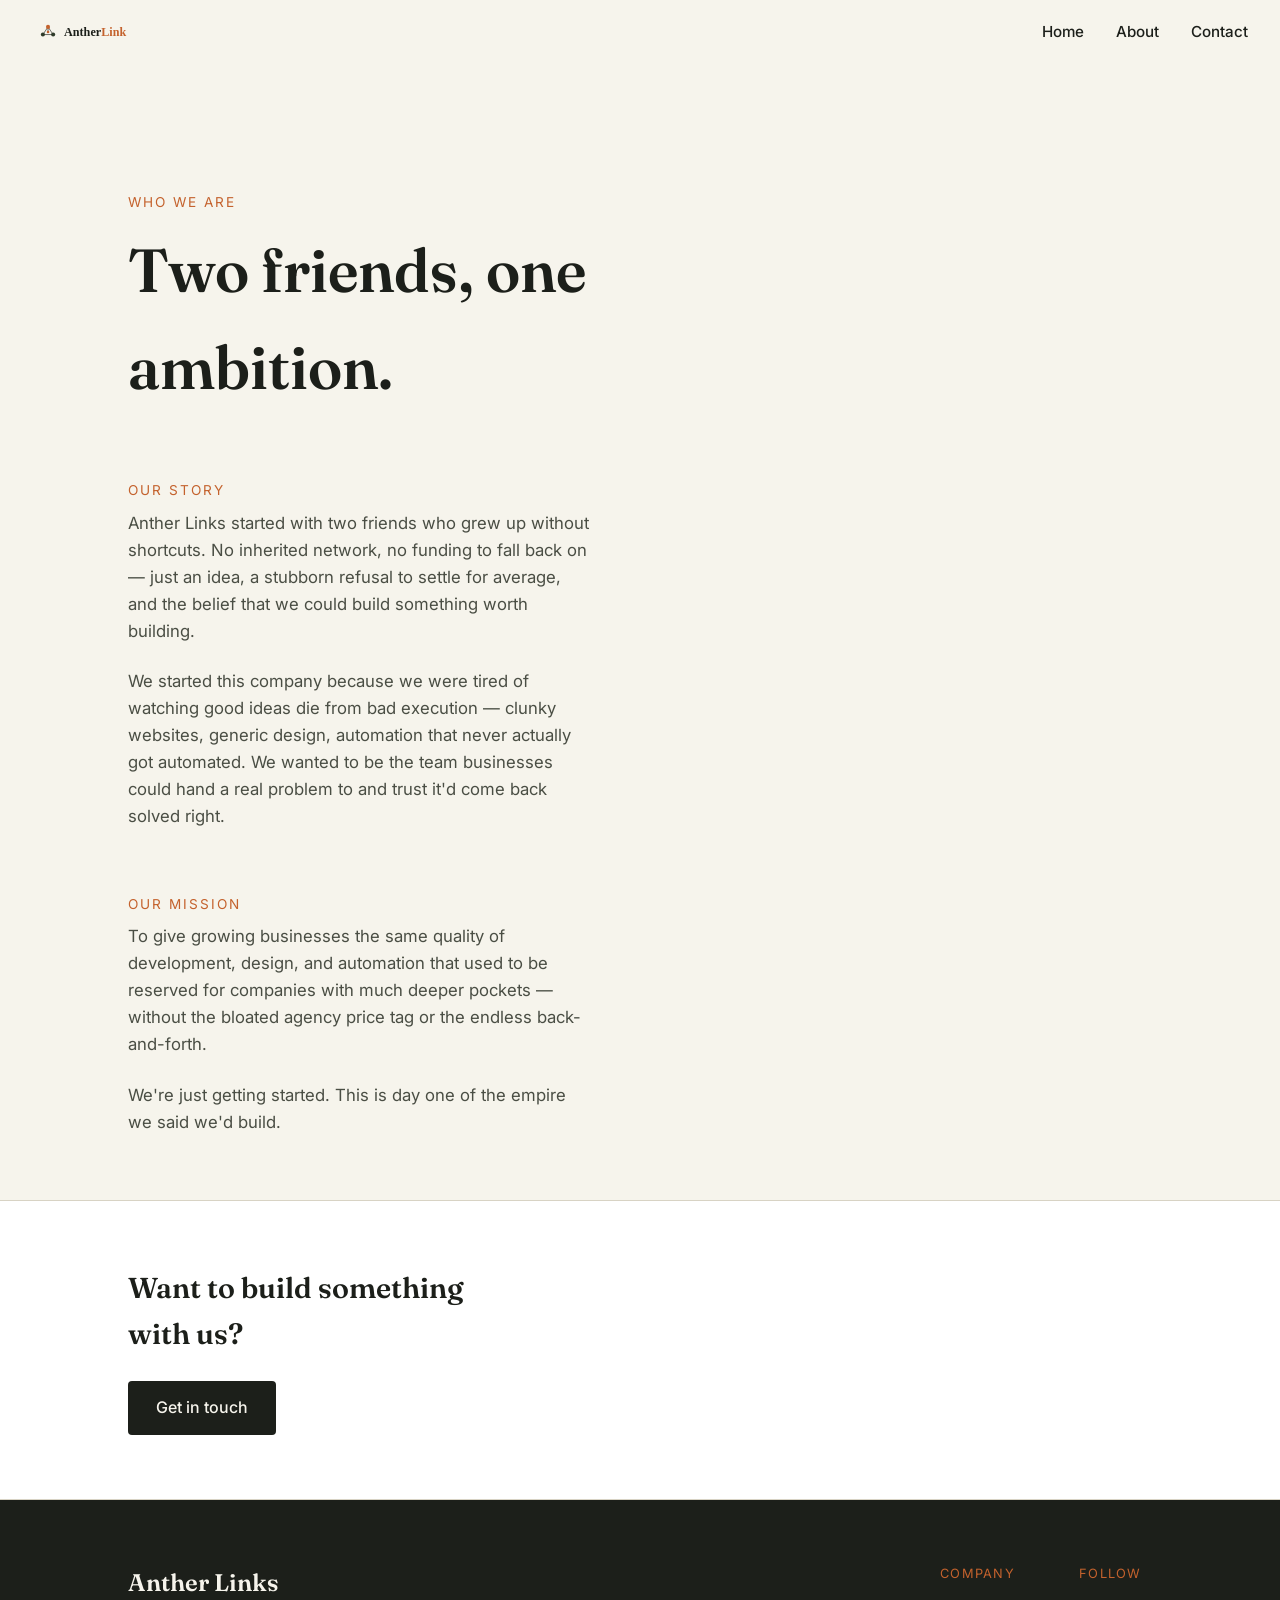
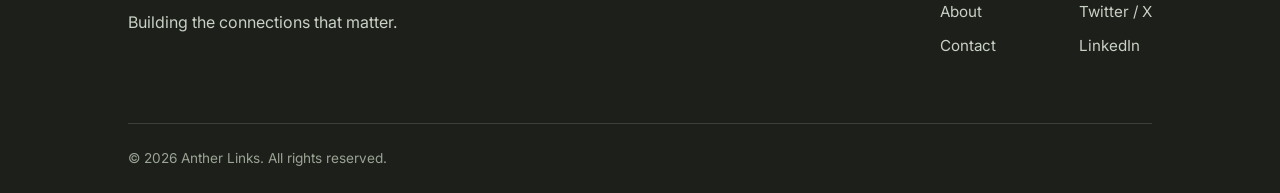
==== Contact & About/About.html @ e9fead30 "Added logo's" ====
<!DOCTYPE html>
<html lang="en">

<head>
    <meta charset="UTF-8">
    <meta name="viewport" content="width=device-width, initial-scale=1.0">
    <title>About — Anther Link</title>
    <link rel="icon" href="../images/favicon.svg" type="image/svg+xml">
    <link rel="stylesheet" href="About.css">
    <link rel="preconnect" href="https://fonts.googleapis.com">
    <link
        href="https://fonts.googleapis.com/css2?family=Fraunces:opsz,wght@9..144,400;9..144,600&family=Inter:wght@400;500;600&display=swap"
        rel="stylesheet">
</head>

<body>
<header>
    <nav>
        <a href="index.html" class="logo">
    <img src="../images/logo-combined.svg" alt="AntherLink logo" class="logo-img">
</a>
        <button class="nav-toggle" id="navToggle" aria-label="Toggle menu" aria-expanded="false">
            <span></span><span></span><span></span>
        </button>
        <ul class="nav-links" id="navLinks">
            <li><a href="../index.html">Home</a></li>
            <li><a href="About.html">About</a></li>
            <li><a href="Contact.html">Contact</a></li>
        </ul>
    </nav>
</header>

    <main>
        <section class="about-hero">
            <span class="hero-eyebrow">Who we are</span>
            <h1>Two friends, one ambition.</h1>
        </section>

        <section class="story-block">
            <span class="section-eyebrow">Our Story</span>
            <p>Anther Links started with two friends who grew up without shortcuts. No inherited network, no funding to
                fall back on — just an idea, a stubborn refusal to settle for average, and the belief that we could
                build something worth building.</p>
            <p>We started this company because we were tired of watching good ideas die from bad execution — clunky
                websites, generic design, automation that never actually got automated. We wanted to be the team
                businesses could hand a real problem to and trust it'd come back solved right.</p>
        </section>

        <section class="story-block">
            <span class="section-eyebrow">Our Mission</span>
            <p>To give growing businesses the same quality of development, design, and automation that used to be
                reserved for companies with much deeper pockets — without the bloated agency price tag or the endless
                back-and-forth.</p>
            <p>We're just getting started. This is day one of the empire we said we'd build.</p>
        </section>

        <section class="about-cta">
            <h2>Want to build something with us?</h2>
            <a href="Contact.html" class="cta-button">Get in touch</a>
        </section>
    </main>

    <footer>
        <div class="footer-top">
            <div class="footer-brand">
                <span class="footer-logo">Anther Links</span>
                <p>Building the connections that matter.</p>
            </div>

            <div class="footer-links">
                <div class="footer-col">
                    <span class="footer-heading">Company</span>
                    <a href="About.html">About</a>
                    <a href="Contact.html">Contact</a>
                </div>
                <div class="footer-col">
                    <span class="footer-heading">Follow</span>
                    <a href="https://x.com/AntherLink" target="_blank">Twitter / X</a>
                    <a href="#">LinkedIn</a>
                </div>
            </div>
        </div>

        <div class="footer-bottom">
            <p>&copy; 2026 Anther Links. All rights reserved.</p>
        </div>
    </footer>
    <script src="nav.js"></script>
</body>

</html>
---- Contact & About/About.css ----
:root{
	--bg: #F6F4EC;
	--ink: #1C1F1A;
	--accent: #C4622D;
	--accent-dark: #2F3B2A;
	--line: #D8D3C4;
	--font-display: 'Fraunces', serif;
	--font-body: 'Inter', sans-serif;
	--space-sm: 0.5rem;
	--space-md: 1.5rem;
	--space-lg: 4rem;
	--space-xl: 8rem;
}

*{box-sizing:border-box; margin:0; padding:0;}
body{
	font-family: var(--font-body);
	background: var(--bg);
	color: var(--ink);
	line-height: 1.6;
}

header nav{
	display:flex;
	justify-content:space-between;
	align-items:center;
	padding: 1rem 2rem;
	position: relative;
	z-index: 100;
}

.logo{
	display: block;
	text-decoration: none;
}

.logo-img{
	height: 32px;
	width: auto;
	display: block;
}

.nav-links{
	display:flex;
	gap: 2rem;
	list-style:none;
}

.nav-links a{
	text-decoration:none;
	color: var(--ink);
	font-weight:500;
	font-size:0.95rem;
	transition: color .15s ease;
}

.nav-links a:hover{
	color: var(--accent);
}

.nav-toggle{
	display:none;
	flex-direction:column;
	justify-content:space-between;
	width:24px;
	height:18px;
	background:none;
	border:none;
	cursor:pointer;
	padding:0;
}

.nav-toggle span{
	display:block;
	height:2px;
	width:100%;
	background: var(--ink);
	border-radius:2px;
}

@media (max-width: 640px){
	.nav-toggle{
		display:flex;
	}
	.nav-links{
		position:absolute;
		top:100%;
		left:0;
		right:0;
		background: var(--bg);
		flex-direction:column;
		gap:0;
		padding: 1rem 2rem;
		border-bottom:1px solid var(--line);
		display:none;
		z-index: 100;
	}
	.nav-links.open{
		display:flex;
	}
	.nav-links li{
		padding: 0.75rem 0;
		border-bottom: 1px solid var(--line);
	}
	.nav-links li:last-child{
		border-bottom:none;
	}
}

.about-hero{
	padding: var(--space-xl) var(--space-xl) var(--space-lg);
}
.hero-eyebrow, .section-eyebrow{
	font-size:0.85rem;
	letter-spacing:0.15em;
	text-transform:uppercase;
	color: var(--accent);
	display:block;
	margin-bottom: var(--space-sm);
}
.about-hero h1{
	font-family: var(--font-display);
	font-weight:600;
	font-size: clamp(2.2rem, 5vw, 3.8rem);
	max-width: 16ch;
}

.story-block{
	padding: 0 var(--space-xl) var(--space-lg);
	max-width: 720px;
}
.story-block p{
	font-size:1.05rem;
	color:#4A4E44;
	margin-bottom: var(--space-md);
}
.story-block p:last-child{
	margin-bottom:0;
}

.about-cta{
	background:#ffffff;
	border-top:1px solid var(--line);
	border-bottom:1px solid var(--line);
	padding: var(--space-lg) var(--space-xl);
	text-align:left;
}
.about-cta h2{
	font-family: var(--font-display);
	font-weight:600;
	font-size:1.8rem;
	margin-bottom: var(--space-md);
	max-width: 20ch;
}
.cta-button{
	display:inline-block;
	background: var(--ink);
	color: var(--bg);
	text-decoration:none;
	padding: 0.9rem 1.75rem;
	border-radius:4px;
	font-weight:500;
	transition: background .15s ease, transform .15s ease;
}
.cta-button:hover{
	background: var(--accent);
	transform: translateY(-2px);
}

footer{
	background: var(--ink);
	color: var(--bg);
	padding: var(--space-lg) var(--space-xl) var(--space-md);
}
.footer-top{
	display:flex;
	justify-content:space-between;
	flex-wrap:wrap;
	gap: var(--space-lg);
	padding-bottom: var(--space-lg);
}
.footer-logo{
	font-family: var(--font-display);
	font-size:1.5rem;
	font-weight:600;
	display:block;
	margin-bottom: var(--space-sm);
}
.footer-brand p{
	color:#C9D0C4;
	max-width:30ch;
}
.footer-links{
	display:flex;
	gap: var(--space-lg);
}
.footer-col{
	display:flex;
	flex-direction:column;
	gap:0.6rem;
}
.footer-heading{
	font-size:0.8rem;
	letter-spacing:0.1em;
	text-transform:uppercase;
	color: var(--accent);
	margin-bottom:0.4rem;
}
.footer-col a{
	color:#C9D0C4;
	text-decoration:none;
	font-size:0.95rem;
	transition:color .15s ease;
}
.footer-col a:hover{
	color: var(--bg);
}
.footer-bottom{
	border-top:1px solid rgba(246,244,236,0.15);
	padding-top: var(--space-md);
	text-align:left;
}
.footer-bottom p{
	font-size:0.85rem;
	color:#9BA394;
}

@media (max-width:640px){
	.about-hero, .story-block, .about-cta, footer{
		padding-left: var(--space-md);
		padding-right: var(--space-md);
	}
}
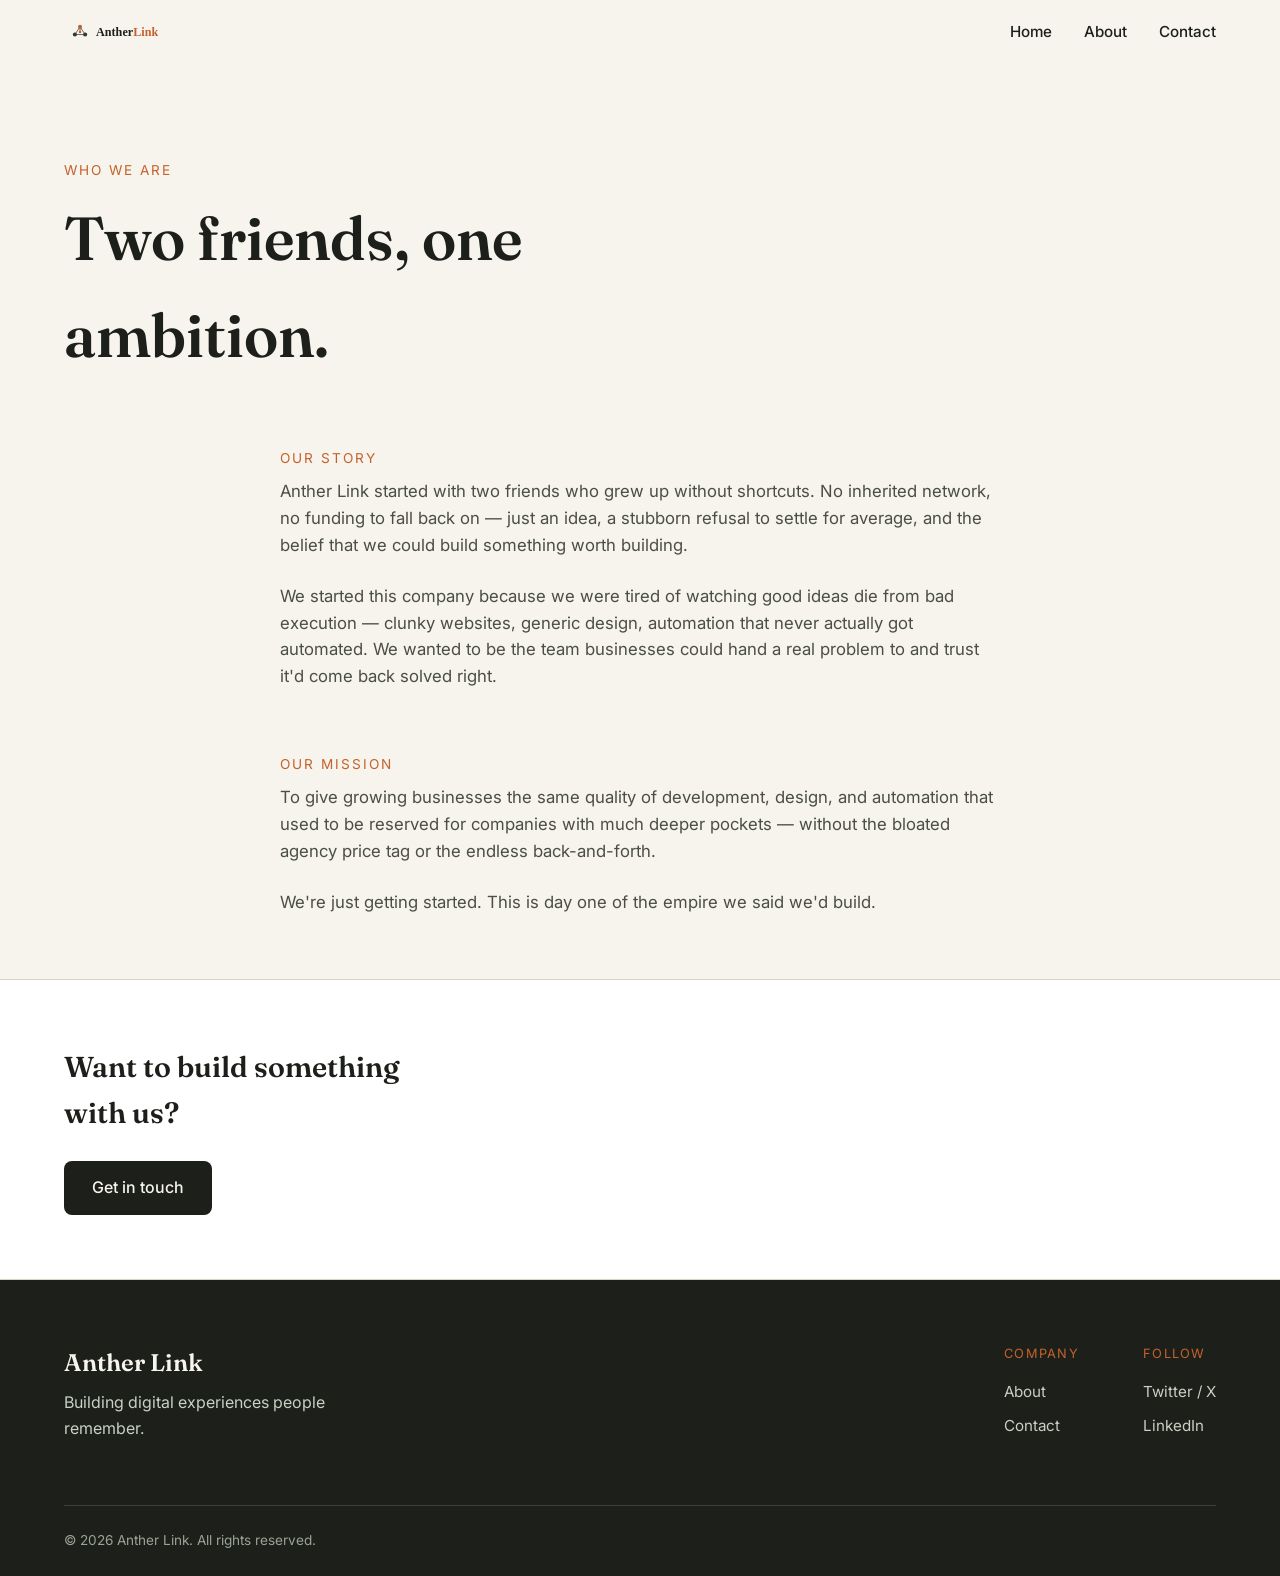
==== commit 6dedc0fe: "Doind best Seo Practices" ====
--- a/Contact & About/About.html
+++ b/Contact & About/About.html
@@ -5,6 +5,16 @@
     <meta charset="UTF-8">
     <meta name="viewport" content="width=device-width, initial-scale=1.0">
     <title>About — Anther Link</title>
+
+    <meta name="description"
+        content="Helping ambitious businesses grow through AI automation, full-stack development, and modern web design. We build fast, scalable digital experiences designed for growth.">
+
+    <meta property="og:title" content="Anther Link">
+    <meta property="og:description" content="Helping ambitious businesses grow through AI, web development and design.">
+    <meta property="og:image" content="https://anther-link.vercel.app/images/preview.png">
+    <meta property="og:url" content="https://anther-link.vercel.app/">
+    <meta property="og:type" content="website">
+
     <link rel="icon" href="../images/favicon.svg" type="image/svg+xml">
     <link rel="stylesheet" href="About.css">
     <link rel="preconnect" href="https://fonts.googleapis.com">
@@ -14,31 +24,35 @@
 </head>
 
 <body>
-<header>
-    <nav>
-        <a href="index.html" class="logo">
-    <img src="../images/logo-combined.svg" alt="AntherLink logo" class="logo-img">
-</a>
-        <button class="nav-toggle" id="navToggle" aria-label="Toggle menu" aria-expanded="false">
-            <span></span><span></span><span></span>
-        </button>
-        <ul class="nav-links" id="navLinks">
-            <li><a href="../index.html">Home</a></li>
-            <li><a href="About.html">About</a></li>
-            <li><a href="Contact.html">Contact</a></li>
-        </ul>
-    </nav>
-</header>
+    <header>
+        <nav>
+            <div class="container">
+                <a href="../index.html" class="logo">
+                    <img src="../images/logo-combined.svg" alt="AntherLink logo" class="logo-img">
+                </a>
+                <button class="nav-toggle" id="navToggle" aria-label="Toggle menu" aria-expanded="false">
+                    <span></span><span></span><span></span>
+                </button>
+                <ul class="nav-links" id="navLinks">
+                    <li><a href="../index.html">Home</a></li>
+                    <li><a href="About.html">About</a></li>
+                    <li><a href="Contact.html">Contact</a></li>
+                </ul>
+            </div>
+        </nav>
+    </header>
 
     <main>
         <section class="about-hero">
-            <span class="hero-eyebrow">Who we are</span>
-            <h1>Two friends, one ambition.</h1>
+            <div class="container">
+                <span class="hero-eyebrow">Who we are</span>
+                <h1>Two friends, one ambition.</h1>
+            </div>
         </section>
 
-        <section class="story-block">
+        <section class="story-block container">
             <span class="section-eyebrow">Our Story</span>
-            <p>Anther Links started with two friends who grew up without shortcuts. No inherited network, no funding to
+            <p>Anther Link started with two friends who grew up without shortcuts. No inherited network, no funding to
                 fall back on — just an idea, a stubborn refusal to settle for average, and the belief that we could
                 build something worth building.</p>
             <p>We started this company because we were tired of watching good ideas die from bad execution — clunky
@@ -46,7 +60,7 @@
                 businesses could hand a real problem to and trust it'd come back solved right.</p>
         </section>
 
-        <section class="story-block">
+        <section class="story-block container">
             <span class="section-eyebrow">Our Mission</span>
             <p>To give growing businesses the same quality of development, design, and automation that used to be
                 reserved for companies with much deeper pockets — without the bloated agency price tag or the endless
@@ -55,36 +69,41 @@
         </section>
 
         <section class="about-cta">
-            <h2>Want to build something with us?</h2>
-            <a href="Contact.html" class="cta-button">Get in touch</a>
+            <div class="container">
+                <h2>Want to build something with us?</h2>
+                <a href="Contact.html" class="cta-button">Get in touch</a>
+            </div>
         </section>
     </main>
 
     <footer>
-        <div class="footer-top">
-            <div class="footer-brand">
-                <span class="footer-logo">Anther Links</span>
-                <p>Building the connections that matter.</p>
+        <div class="container">
+            <div class="footer-top">
+                <div class="footer-brand">
+                    <span class="footer-logo">Anther Link</span>
+                    <p>Building digital experiences people remember.</p>
+                </div>
+
+                <div class="footer-links">
+                    <div class="footer-col">
+                        <span class="footer-heading">Company</span>
+                        <a href="About.html">About</a>
+                        <a href="Contact.html">Contact</a>
+                    </div>
+                    <div class="footer-col">
+                        <span class="footer-heading">Follow</span>
+                        <a href="https://x.com/AntherLink" target="_blank">Twitter / X</a>
+                        <a href="#">LinkedIn</a>
+                    </div>
+                </div>
             </div>
 
-            <div class="footer-links">
-                <div class="footer-col">
-                    <span class="footer-heading">Company</span>
-                    <a href="About.html">About</a>
-                    <a href="Contact.html">Contact</a>
-                </div>
-                <div class="footer-col">
-                    <span class="footer-heading">Follow</span>
-                    <a href="https://x.com/AntherLink" target="_blank">Twitter / X</a>
-                    <a href="#">LinkedIn</a>
-                </div>
+            <div class="footer-bottom">
+                <p>&copy; 2026 Anther Link. All rights reserved.</p>
             </div>
         </div>
+    </footer>
 
-        <div class="footer-bottom">
-            <p>&copy; 2026 Anther Links. All rights reserved.</p>
-        </div>
-    </footer>
     <script src="nav.js"></script>
 </body>
 
--- a/Contact & About/About.css
+++ b/Contact & About/About.css
@@ -1,32 +1,66 @@
+* {
+    margin: 0;
+    padding: 0;
+    box-sizing: border-box;
+}
+
+html{
+    scroll-behavior: smooth;
+}
+
 :root{
 	--bg: #F6F4EC;
 	--ink: #1C1F1A;
 	--accent: #C4622D;
 	--accent-dark: #2F3B2A;
 	--line: #D8D3C4;
+	--muted: #4A4E44;
+	--muted-light: #C9D0C4;
+	--muted-lighter: #9BA394;
 	--font-display: 'Fraunces', serif;
 	--font-body: 'Inter', sans-serif;
+	--space-xs: 0.25rem;
 	--space-sm: 0.5rem;
 	--space-md: 1.5rem;
 	--space-lg: 4rem;
-	--space-xl: 8rem;
-}
-
-*{box-sizing:border-box; margin:0; padding:0;}
+	--space-xl: 6rem;
+	--space-2xl: 8rem;
+	--transition-fast: .15s ease;
+	--transition-normal: .25s ease;
+	--radius: 8px;
+}
+
 body{
 	font-family: var(--font-body);
 	background: var(--bg);
 	color: var(--ink);
 	line-height: 1.6;
-}
-
+	-webkit-font-smoothing: antialiased;
+	text-rendering: optimizeLegibility;
+}
+
+img{
+	max-width: 100%;
+	display: block;
+}
+
+.container{
+	max-width: 1200px;
+	margin: 0 auto;
+	padding: 0 1.5rem;
+}
+
+/* ---- Nav ---- */
 header nav{
-	display:flex;
-	justify-content:space-between;
-	align-items:center;
-	padding: 1rem 2rem;
+	padding: 1rem 0;
 	position: relative;
 	z-index: 100;
+}
+
+header .container{
+	display: flex;
+	justify-content: space-between;
+	align-items: center;
 }
 
 .logo{
@@ -47,11 +81,27 @@
 }
 
 .nav-links a{
+	position: relative;
 	text-decoration:none;
 	color: var(--ink);
 	font-weight:500;
 	font-size:0.95rem;
-	transition: color .15s ease;
+	transition: color var(--transition-fast);
+}
+
+.nav-links a::after{
+	content: '';
+	position: absolute;
+	left: 0;
+	bottom: -4px;
+	width: 0;
+	height: 1.5px;
+	background: var(--accent);
+	transition: width var(--transition-fast);
+}
+
+.nav-links a:hover::after{
+	width: 100%;
 }
 
 .nav-links a:hover{
@@ -90,7 +140,7 @@
 		background: var(--bg);
 		flex-direction:column;
 		gap:0;
-		padding: 1rem 2rem;
+		padding: 1rem 1.5rem;
 		border-bottom:1px solid var(--line);
 		display:none;
 		z-index: 100;
@@ -107,8 +157,9 @@
 	}
 }
 
+/* ---- About hero ---- */
 .about-hero{
-	padding: var(--space-xl) var(--space-xl) var(--space-lg);
+	padding: var(--space-xl) 0 var(--space-lg);
 }
 .hero-eyebrow, .section-eyebrow{
 	font-size:0.85rem;
@@ -125,24 +176,26 @@
 	max-width: 16ch;
 }
 
+/* ---- Story ---- */
 .story-block{
-	padding: 0 var(--space-xl) var(--space-lg);
+	padding: 0 0 var(--space-lg);
 	max-width: 720px;
 }
 .story-block p{
 	font-size:1.05rem;
-	color:#4A4E44;
+	color: var(--muted);
 	margin-bottom: var(--space-md);
 }
 .story-block p:last-child{
 	margin-bottom:0;
 }
 
+/* ---- CTA ---- */
 .about-cta{
 	background:#ffffff;
 	border-top:1px solid var(--line);
 	border-bottom:1px solid var(--line);
-	padding: var(--space-lg) var(--space-xl);
+	padding: var(--space-lg) 0;
 	text-align:left;
 }
 .about-cta h2{
@@ -158,23 +211,26 @@
 	color: var(--bg);
 	text-decoration:none;
 	padding: 0.9rem 1.75rem;
-	border-radius:4px;
+	border-radius: var(--radius);
 	font-weight:500;
-	transition: background .15s ease, transform .15s ease;
+	transition: background var(--transition-fast), transform var(--transition-fast), box-shadow var(--transition-fast);
 }
 .cta-button:hover{
 	background: var(--accent);
 	transform: translateY(-2px);
-}
-
+	box-shadow: 0 10px 25px rgba(0,0,0,.08);
+}
+
+/* ---- Footer ---- */
 footer{
 	background: var(--ink);
 	color: var(--bg);
-	padding: var(--space-lg) var(--space-xl) var(--space-md);
+	padding: var(--space-lg) 0 var(--space-md);
 }
 .footer-top{
 	display:flex;
 	justify-content:space-between;
+	align-items: flex-start;
 	flex-wrap:wrap;
 	gap: var(--space-lg);
 	padding-bottom: var(--space-lg);
@@ -187,7 +243,7 @@
 	margin-bottom: var(--space-sm);
 }
 .footer-brand p{
-	color:#C9D0C4;
+	color: var(--muted-light);
 	max-width:30ch;
 }
 .footer-links{
@@ -207,10 +263,10 @@
 	margin-bottom:0.4rem;
 }
 .footer-col a{
-	color:#C9D0C4;
+	color: var(--muted-light);
 	text-decoration:none;
 	font-size:0.95rem;
-	transition:color .15s ease;
+	transition:color var(--transition-fast);
 }
 .footer-col a:hover{
 	color: var(--bg);
@@ -222,12 +278,23 @@
 }
 .footer-bottom p{
 	font-size:0.85rem;
-	color:#9BA394;
-}
-
-@media (max-width:640px){
-	.about-hero, .story-block, .about-cta, footer{
-		padding-left: var(--space-md);
-		padding-right: var(--space-md);
+	color: var(--muted-lighter);
+}
+
+@media (max-width:600px){
+	.footer-links{
+		gap: var(--space-md);
+	}
+	.footer-top{
+		gap: var(--space-md);
+	}
+}
+
+/* ---- Respect reduced motion preference ---- */
+@media (prefers-reduced-motion: reduce){
+	*{
+		animation: none !important;
+		transition: none !important;
+		scroll-behavior: auto !important;
 	}
 }
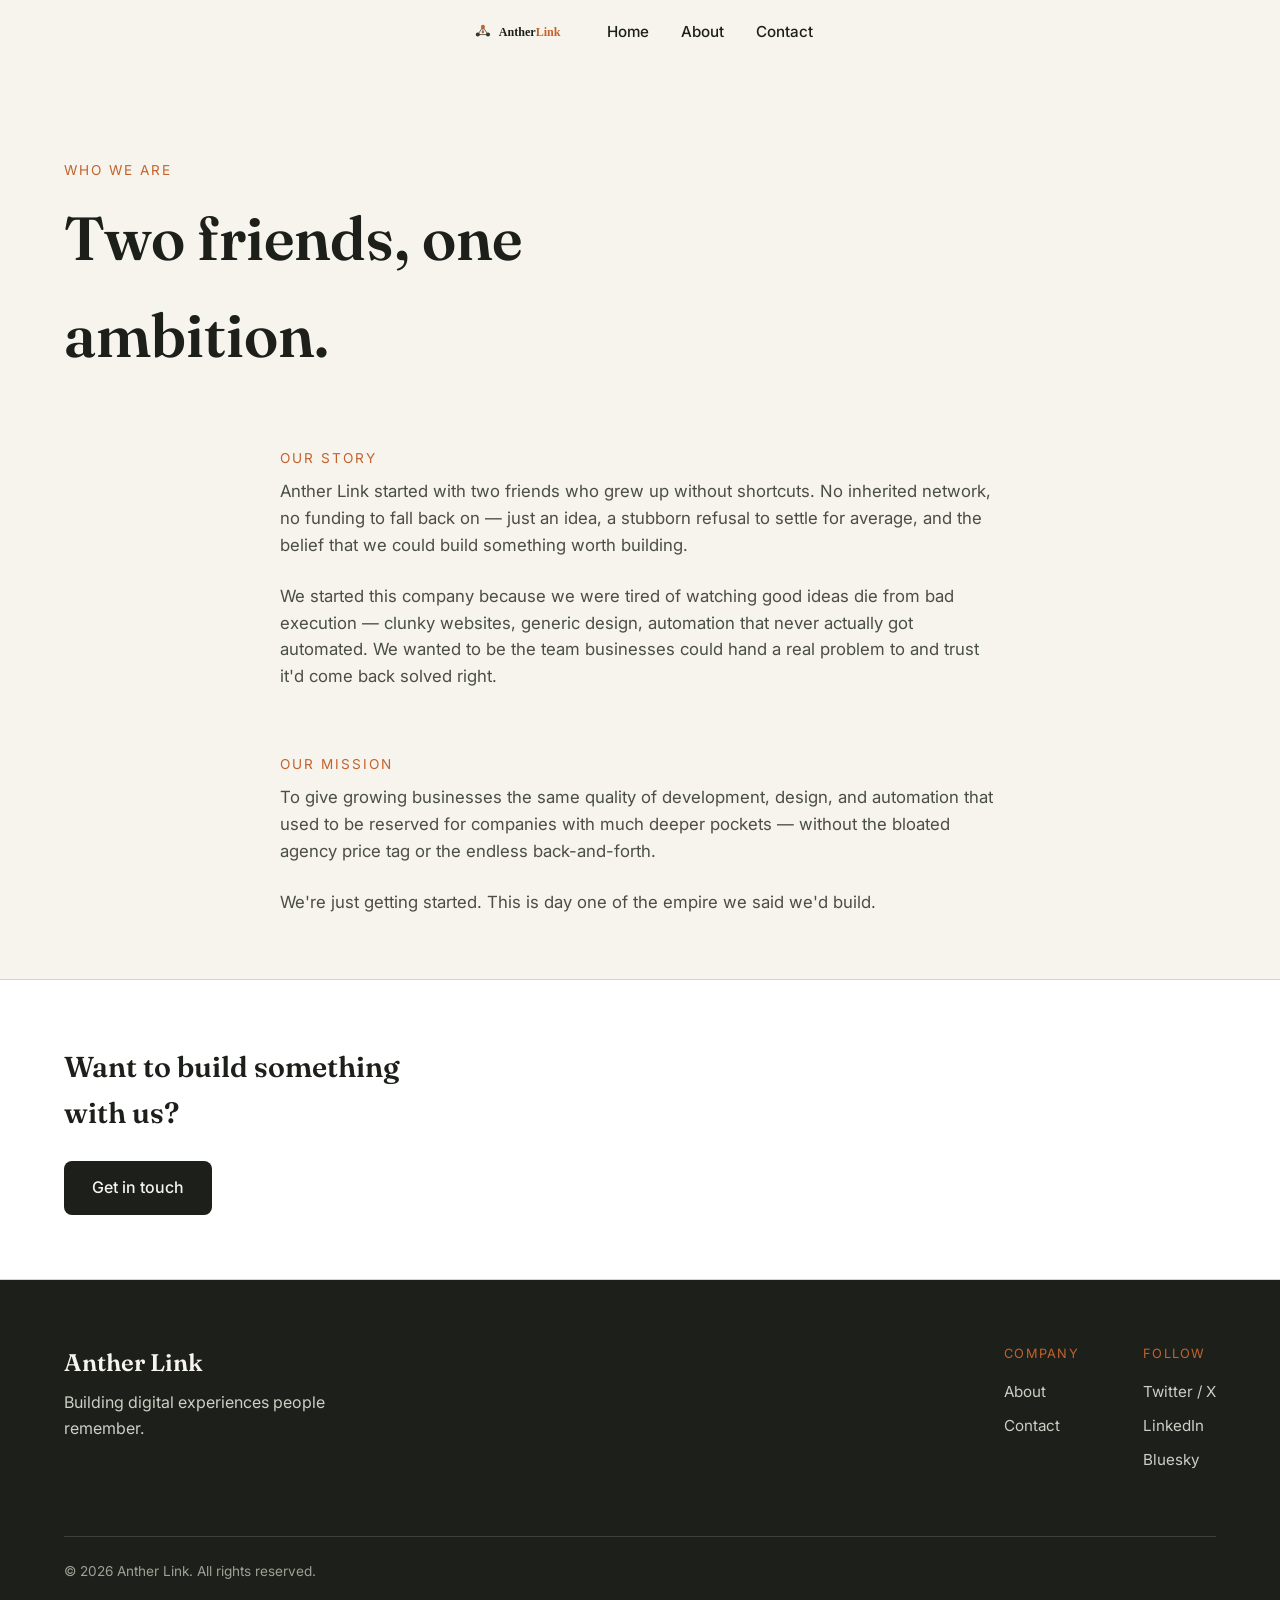
==== commit 86c71921: "Nav Settings" ====
--- a/Contact & About/About.html
+++ b/Contact & About/About.html
@@ -94,6 +94,7 @@
                         <span class="footer-heading">Follow</span>
                         <a href="https://x.com/AntherLink" target="_blank">Twitter / X</a>
                         <a href="#">LinkedIn</a>
+                        <a href="https://bsky.app/profile/antherlink.bsky.social" target="_blank">Bluesky</a>
                     </div>
                 </div>
             </div>
--- a/Contact & About/About.css
+++ b/Contact & About/About.css
@@ -52,6 +52,9 @@
 
 /* ---- Nav ---- */
 header nav{
+	display:flex;
+	justify-content:space-between;
+	align-items:center;
 	padding: 1rem 0;
 	position: relative;
 	z-index: 100;
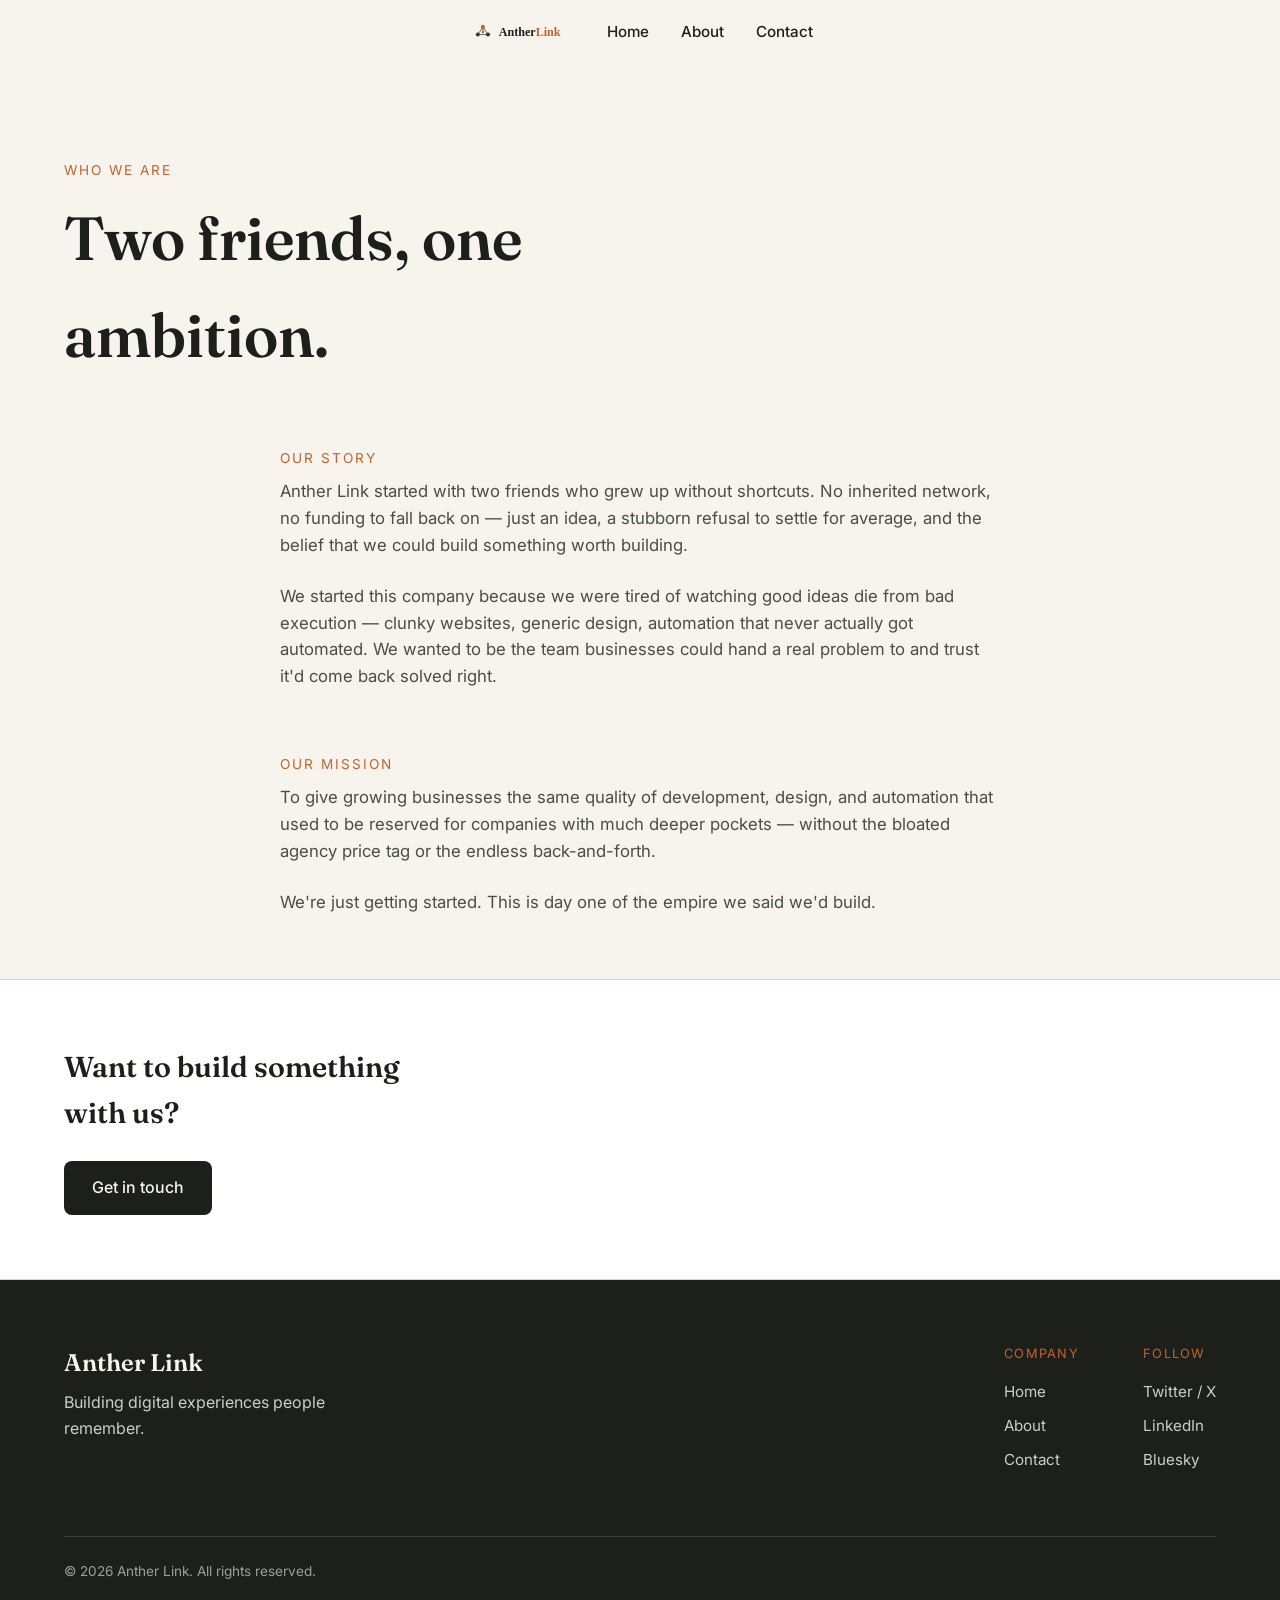
==== commit f261a36a: "Nav Settings" ====
--- a/Contact & About/About.html
+++ b/Contact & About/About.html
@@ -87,6 +87,7 @@
                 <div class="footer-links">
                     <div class="footer-col">
                         <span class="footer-heading">Company</span>
+                        <a href="../index.html">Home</a>
                         <a href="About.html">About</a>
                         <a href="Contact.html">Contact</a>
                     </div>
